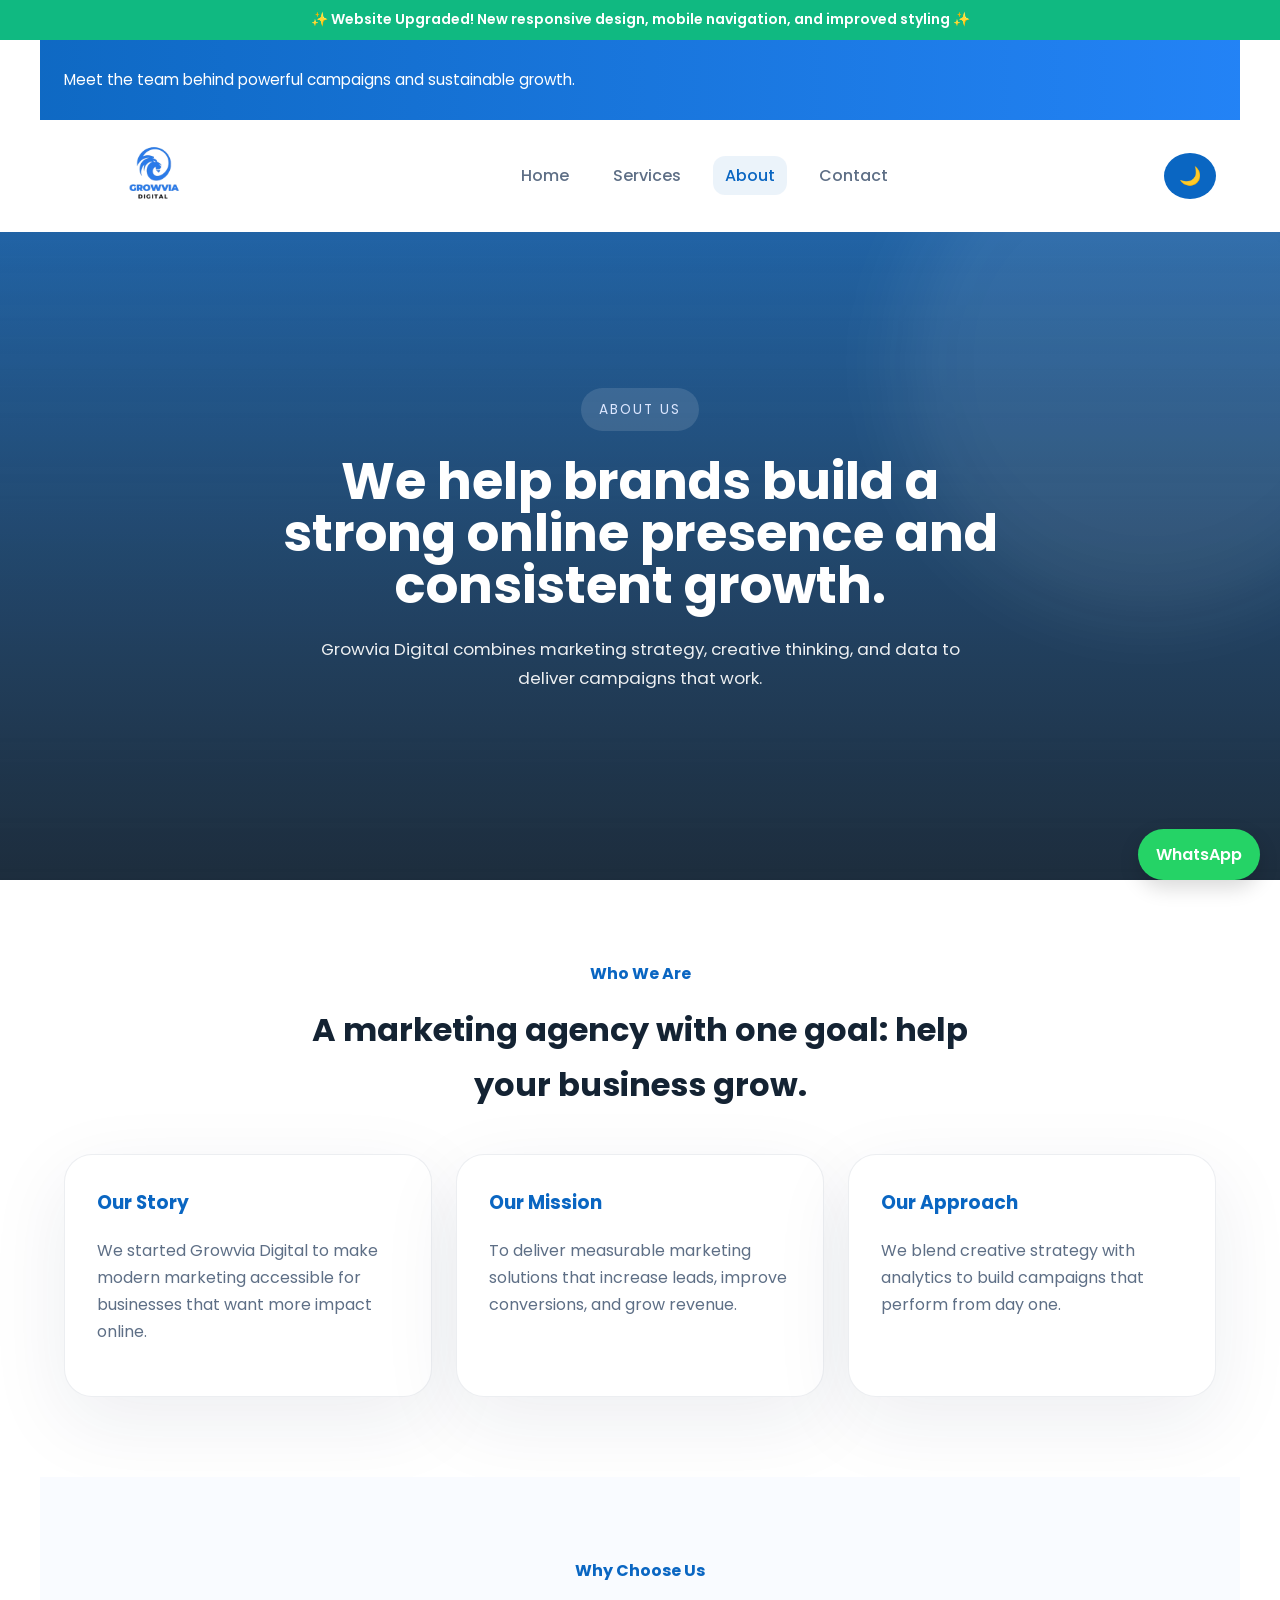
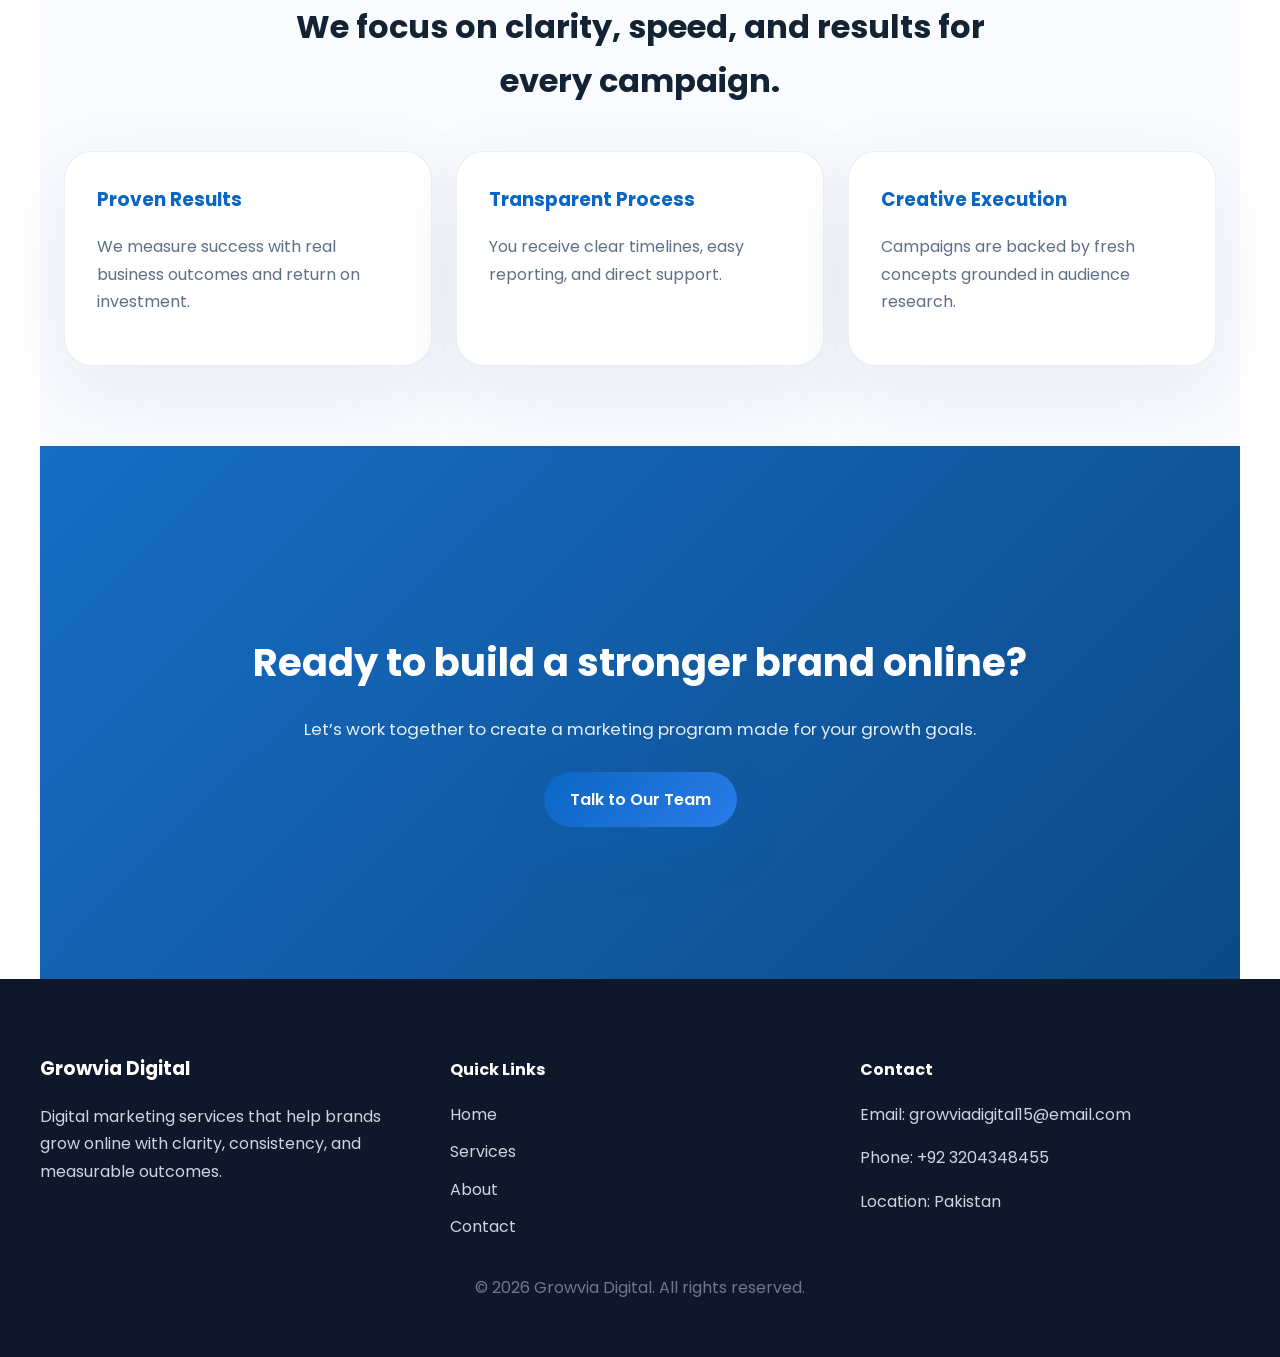
==== about.html @ 0eedc01f "fixed to all pages" ====
<!DOCTYPE html>
<html lang="en">
<head>
  <link rel="icon" type="image/png" href="favicon.png">
  <meta charset="UTF-8">
  <meta name="viewport" content="width=device-width, initial-scale=1.0">
  <meta name="description" content="Growvia Digital is a marketing agency focused on clarity, creative campaigns, and measurable growth for brands.">
  <meta name="theme-color" content="#0a66c2">
  <title>About | Growvia Digital</title>
  <link rel="preconnect" href="https://fonts.googleapis.com">
  <link rel="preconnect" href="https://fonts.gstatic.com" crossorigin>
  <link href="https://fonts.googleapis.com/css2?family=Poppins:wght@300;400;500;600;700&display=swap" rel="stylesheet">
  <link rel="stylesheet" href="style.css?v=2">
  <title>About Us | Growvia Digital</title>

<meta name="description" content="Learn more about Growvia Digital and our mission to help brands grow online through digital marketing.">
<meta name="viewport" content="width=device-width, initial-scale=1.0">

<meta name="theme-color" content="#0a66c2">
<meta name="theme-color" content="#0a66c2">
</head>
<body>
  <div class="scroll-progress"></div>
  <div class="loader-wrapper">
  <div class="loader"></div>
</div>
  <div style="background: #10b981; color: white; text-align: center; padding: 8px; font-size: 14px; font-weight: 600;">
    ✨ Website Upgraded! New responsive design, mobile navigation, and improved styling ✨
  </div>
    <div class="topbar">
      <p>Meet the team behind powerful campaigns and sustainable growth.</p>
    </div>
    <nav class="navbar" aria-label="Main navigation">
    <img src="growvai-logo.png" alt="Growvia Digital Logo" class="site-logo">
      <button class="menu-toggle" aria-label="Toggle navigation" aria-expanded="false">
        <span></span>
      </button>
      <ul class="nav-links" id="navLinks">
  <li class="dropdown">
    <a href="index.html">Home</a>
    <ul class="dropdown-menu">
      <li><a href="index.html#hero">Hero Section</a></li>
      <li><a href="index.html#services-preview">Services</a></li>
      <li><a href="index.html#cta">Call To Action</a></li>
    </ul>
  </li>

  <li class="dropdown">
    <a href="services.html">Services</a>
    <ul class="dropdown-menu">
      <li><a href="services.html#seo">SEO</a></li>
      <li><a href="services.html#meta-ads">Meta Ads</a></li>
      <li><a href="services.html#web-design">Web Design</a></li>
    </ul>
  </li>

  <li class="dropdown">
    <a href="about.html" class="active">About</a>
    <ul class="dropdown-menu">
      <li><a href="about.html#about-us">About Us</a></li>
      <li><a href="about.html#mission">Mission</a></li>
      <li><a href="about.html#team">Team</a></li>
    </ul>
  </li>

  <li class="dropdown">
    <a href="contact.html">Contact</a>
    <ul class="dropdown-menu">
      <li><a href="contact.html#contact-form">Form</a></li>
      <li><a href="contact.html#contact-info">Info</a></li>
      <li><a href="contact.html#map">Map</a></li>
    </ul>
  </li>
</ul>
<button class="theme-toggle" id="themeToggle">🌙</button>
    </nav>

  <main>
    <section class="hero hero-page">
      <div class="hero-content">
        <span class="hero-badge">About Us</span>
        <h1>We help brands build a strong online presence and consistent growth.</h1>
        <p>Growvia Digital combines marketing strategy, creative thinking, and data to deliver campaigns that work.</p>
      </div>
    </section>

    <section id="about-us" class="section reveal">
      <div class="section-header">
        <span class="section-label">Who We Are</span>
        <h2>A marketing agency with one goal: help your business grow.</h2>
      </div>
      <div class="about-grid">
        <div class="about-card">
          <h3>Our Story</h3>
          <p>We started Growvia Digital to make modern marketing accessible for businesses that want more impact online.</p>
        </div>
        <div class="about-card">
          <h3>Our Mission</h3>
          <p>To deliver measurable marketing solutions that increase leads, improve conversions, and grow revenue.</p>
        </div>
        <div class="about-card">
          <h3>Our Approach</h3>
          <p>We blend creative strategy with analytics to build campaigns that perform from day one.</p>
        </div>
      </div>
    </section>

    <section id="mission" class="section why-section reveal">
      <div class="section-header">
        <span class="section-label">Why Choose Us</span>
        <h2>We focus on clarity, speed, and results for every campaign.</h2>
      </div>
      <div class="benefit-grid">
        <div class="benefit-card">
          <h3>Proven Results</h3>
          <p>We measure success with real business outcomes and return on investment.</p>
        </div>
        <div class="benefit-card">
          <h3>Transparent Process</h3>
          <p>You receive clear timelines, easy reporting, and direct support.</p>
        </div>
        <div class="benefit-card">
          <h3>Creative Execution</h3>
          <p>Campaigns are backed by fresh concepts grounded in audience research.</p>
        </div>
      </div>
    </section>

    <section id="team" class="section cta-panel reveal">
      <div class="cta-content">
        <h2>Ready to build a stronger brand online?</h2>
        <p>Let’s work together to create a marketing program made for your growth goals.</p>
        <a href="contact.html" class="btn btn-primary">Talk to Our Team</a>
      </div>
    </section>
  </main>

  <footer class="site-footer">
    <div class="footer-grid">
      <div>
        <h3>Growvia Digital</h3>
        <p>Digital marketing services that help brands grow online with clarity, consistency, and measurable outcomes.</p>
      </div>
      <div>
        <h4>Quick Links</h4>
        <a href="index.html">Home</a>
        <a href="services.html">Services</a>
        <a href="about.html">About</a>
        <a href="contact.html">Contact</a>
      </div>
      <div>
        <h4>Contact</h4>
        <p>Email: growviadigital15@email.com</p>
        <p>Phone: +92 3204348455</p>
        <p>Location: Pakistan</p>
      </div>
    </div>
    <p class="footer-note">© 2026 Growvia Digital. All rights reserved.</p>
  </footer>
  <button id="backToTop" class="back-to-top" aria-label="Back to top">
  ↑
</button>
  <a href="https://wa.me/923204348455" class="whatsapp-float" target="_blank" aria-label="Chat on WhatsApp">
  WhatsApp
</a>
  <script src="script.js"></script>
</body>
</html>
---- style.css ----
:root {
  --background: #f3f5f8;
  --surface: #ffffff;
  --surface-strong: #f9fbff;
  --primary: #0a66c2;
  --primary-dark: #003e7e;
  --text: #142333;
  --muted: #5e6f86;
  --border: rgba(20, 40, 80, 0.08);
  --shadow: 0 24px 80px rgba(20, 40, 80, 0.08);
}

* {
  box-sizing: border-box;
}

html {
  scroll-behavior: smooth;
}

body {
  margin: 0;
  font-family: 'Poppins', sans-serif;
  font-weight: 400;
  color: var(--text);
  background: #ffffff;
  line-height: 1.7;
}

img,
iframe {
  max-width: 100%;
  display: block;
}

a {
  color: inherit;
  text-decoration: none;
}

button,
.btn {
  display: inline-flex;
  align-items: center;
  justify-content: center;
  padding: 14px 26px;
  border-radius: 999px;
  border: none;
  font-weight: 600;
  cursor: pointer;
  transition: transform 0.25s ease, box-shadow 0.25s ease, background-color 0.25s ease;
}

button:hover,
.btn:hover {
  transform: translateY(-2px);
}

.btn-primary {
  background: linear-gradient(135deg, #0a66c2, #2b7cea);
  color: white;
  box-shadow: 0 22px 48px rgba(10, 102, 194, 0.24);
}

.btn-secondary {
  background: linear-gradient(135deg, #0a66c2, #2b7cea);
  color: white;
  border: 1px solid rgba(10, 102, 194, 0.18);
}

.site-header {
  background: white;
  box-shadow: 0 10px 30px rgba(15, 23, 42, 0.08);
  position: sticky;
  top: 0;
  z-index: 20;
}

.topbar {
  background: linear-gradient(90deg, rgba(10, 102, 194, 0.98), rgba(23, 124, 245, 0.95));
  color: white;
}

.menu-toggle {
  display: none;
  border: 1px solid rgba(255, 255, 255, 0.18);
  background: rgba(255, 255, 255, 0.12);
  color: white;
  width: 46px;
  height: 46px;
  border-radius: 16px;
  align-items: center;
  justify-content: center;
  cursor: pointer;
}

.menu-toggle span {
  display: inline-block;
  width: 22px;
  height: 2px;
  background: var(--text);
  position: relative;
}

.menu-toggle span::before,
.menu-toggle span::after {
  content: '';
  position: absolute;
  left: 0;
  width: 22px;
  height: 2px;
  background: var(--text);
}

.menu-toggle span::before {
  top: -7px;
}

.menu-toggle span::after {
  top: 7px;
}

.nav-links {
  display: flex;
  flex-wrap: wrap;
  gap: 20px;
  list-style: none;
  margin: 0;
  padding: 0;
  transition: max-height 0.3s ease, opacity 0.3s ease;
}

.nav-links.open {
  display: flex;
  max-height: 600px;
  opacity: 1;
}

.topbar {
  max-width: 1200px;
  margin: 0 auto;
  padding: 12px 24px;
  font-size: 0.95rem;
}

.navbar {
  max-width: 1200px;
  margin: 0 auto;
  padding: 20px 24px;
  display: flex;
  align-items: center;
  justify-content: space-between;
  gap: 20px;
}

.brand {
  font-size: 1.4rem;
  font-weight: 700;
  letter-spacing: -0.03em;
  color: var(--text);
}

.nav-links {
  display: flex;
  flex-wrap: wrap;
  gap: 20px;
  list-style: none;
  margin: 0;
  padding: 0;
}

.nav-links a {
  color: var(--muted);
  font-weight: 500;
  padding: 8px 12px;
  border-radius: 12px;
}

.nav-links a.active,
.nav-links a:hover {
  color: var(--primary);
  background: rgba(10, 102, 194, 0.08);
}

.hero {
  position: relative;
  display: flex;
  align-items: center;
  justify-content: center;
  min-height: 72vh;
  padding: 100px 24px;
  text-align: center;
  color: white;
  background-image: linear-gradient(180deg, rgba(10, 102, 194, 0.88), rgba(0, 56, 112, 0.72)), url('https://images.unsplash.com/photo-1494526585095-c41746248156?auto=format&fit=crop&w=1400&q=80');
  background-size: cover;
  background-position: center;
  overflow: hidden;
}
.hero::after {
  content: '';
  position: absolute;
  width: 500px;
  height: 500px;
  background: rgba(255,255,255,0.08);
  border-radius: 50%;
  top: -120px;
  right: -120px;
  filter: blur(40px);
}

.hero::before {
  content: '';
  position: absolute;
  inset: 0;
  background: linear-gradient(180deg, rgba(0, 0, 0, 0.18), rgba(0, 0, 0, 0.6));
}

.hero-content {
  position: relative;
  z-index: 1;
  max-width: 760px;
}

.hero-badge {
  display: inline-block;
  margin-bottom: 24px;
  padding: 10px 18px;
  border-radius: 999px;
  background: rgba(255, 255, 255, 0.12);
  color: #dce7ff;
  text-transform: uppercase;
  font-size: 0.85rem;
  letter-spacing: 0.14em;
}

.hero h1 {
  font-size: clamp(2.6rem, 4vw, 4.2rem);
  line-height: 1.02;
  margin: 0 0 24px;
}

.hero p {
  font-size: 1.05rem;
  max-width: 680px;
  margin: 0 auto 32px;
  color: rgba(255, 255, 255, 0.92);
}

.hero-actions {
  display: flex;
  justify-content: center;
  flex-wrap: wrap;
  gap: 16px;
  margin-bottom: 42px;
}

.hero-stats {
  display: grid;
  grid-template-columns: repeat(3, minmax(120px, 1fr));
  gap: 20px;
  margin-top: 16px;
}

.hero-stats div {
  background: rgba(255, 255, 255, 0.12);
  padding: 22px;
  border-radius: 18px;
}

.hero-stats strong {
  display: block;
  font-size: 1.6rem;
  margin-bottom: 6px;
}

.hero-stats span {
  color: rgba(255, 255, 255, 0.82);
}

.section {
  padding: 80px 24px;
  max-width: 1200px;
  margin: 0 auto;
}

.section-header {
  max-width: 720px;
  margin: 0 auto 42px;
  text-align: center;
}

.section-label {
  display: block;
  color: var(--primary);
  font-weight: 700;
  margin-bottom: 16px;
}

.section-header h2 {
  font-size: clamp(2rem, 2.5vw, 2.8rem);
  margin: 0;
}

.services-grid,
.benefit-grid,
.testimonial-grid,
.about-grid,
.contact-grid {
  display: grid;
  gap: 24px;
}

.services-grid {
  grid-template-columns: repeat(auto-fit, minmax(260px, 1fr));
}

.benefit-grid {
  grid-template-columns: repeat(auto-fit, minmax(250px, 1fr));
}

.about-grid {
  grid-template-columns: repeat(auto-fit, minmax(240px, 1fr));
}

.contact-grid {
  grid-template-columns: 1.3fr 1fr;
}

.contact-form-card form {
  display: grid;
  gap: 18px;
}

.contact-form-card label {
  display: grid;
  gap: 10px;
  font-weight: 500;
  color: var(--text);
}

.contact-form-card input,
.contact-form-card textarea {
  width: 100%;
  border: 1px solid var(--border);
  background: var(--surface-strong);
  color: var(--text);
  border-radius: 18px;
  padding: 16px 18px;
  font: inherit;
}

.contact-form-card input:focus,
.contact-form-card textarea:focus,
.btn:focus {
  outline: 3px solid rgba(10, 102, 194, 0.18);
  outline-offset: 2px;
}

.map-card {
  border-radius: 28px;
  overflow: hidden;
  box-shadow: var(--shadow);
}

.map-frame {
  width: 100%;
  min-height: 260px;
  border: 0;
}

.footer-note {
  margin-top: 42px;
  opacity: 0.7;
}

.testimonial-grid {
  grid-template-columns: repeat(auto-fit, minmax(260px, 1fr));
}

.service-card,
.benefit-card,
.about-card,
.contact-card,
.testimonial-card {
  background: var(--surface);
  border: 1px solid var(--border);
  border-radius: 28px;
  padding: 32px;
  box-shadow: var(--shadow);
  transition: transform 0.3s ease, box-shadow 0.3s ease, border-color 0.3s ease;
}

.service-card:hover,
.benefit-card:hover,
.about-card:hover,
.contact-card:hover,
.testimonial-card:hover {
  transform: translateY(-8px);
  box-shadow: 0 30px 80px rgba(20, 40, 80, 0.12);
  border-color: rgba(10, 102, 194, 0.18);
}

.service-card h3,
.benefit-card h3,
.about-card h3,
.contact-card h3,
.testimonial-card h3 {
  margin-top: 0;
  margin-bottom: 18px;
  color: var(--primary);
}

.service-card p,
.benefit-card p,
.about-card p,
.contact-card p,
.testimonial-card p {
  color: var(--muted);
  margin: 0 0 18px;
}

.service-card ul,
.about-card ul {
  padding-left: 18px;
  margin: 0;
  color: var(--muted);
}

.service-card li,
.about-card li {
  margin-bottom: 10px;
}

.why-section {
  background: var(--surface-strong);
}

.testimonial-card {
  display: flex;
  flex-direction: column;
  justify-content: space-between;
}

.testimonial-card footer {
  margin-top: 24px;
  font-size: 0.95rem;
  color: var(--primary);
}

@keyframes fadeUp {
  from {
    opacity: 0;
    transform: translateY(24px);
  }
  to {
    opacity: 1;
    transform: translateY(0);
  }
}



.team-grid {
  display: grid;
  gap: 24px;
  grid-template-columns: repeat(auto-fit, minmax(240px, 1fr));
}

.team-card {
  text-align: center;
}

.team-photo {
  width: 92px;
  height: 92px;
  margin: 0 auto 20px;
  border-radius: 24px;
  background-size: cover;
  background-position: center;
  box-shadow: 0 20px 40px rgba(10, 102, 194, 0.12);
}

.team-photo-1 {
  background-image: url('image.team1.jpg.jpg');
}

.team-photo-2 {
  background-image: url('image.team2.jpg.jpg');
}

.team-photo-3 {
  background-image: url('image.team3.jpg.jpg');
}

.team-card h3 {
  margin-bottom: 10px;
}

.team-card p {
  margin: 0;
  color: var(--muted);
}

.hero {
  will-change: opacity, transform;
}

.navbar {
  flex-wrap: wrap;
}

.nav-links {
  justify-content: flex-end;
}

@media (max-width: 980px) {
  .hero {
    padding: 72px 20px;
  }

  .hero-stats {
    grid-template-columns: 1fr;
  }

  .nav-links {
    justify-content: center;
  }
}

@media (max-width: 820px) {
  .navbar {
    flex-direction: row;
    align-items: center;
    justify-content: space-between;
  }

  .menu-toggle {
    display: inline-flex;
  }

  .nav-links {
    width: 100%;
    justify-content: center;
    gap: 14px;
    display: none;
    max-height: 0;
    overflow: hidden;
    opacity: 0;
    flex-direction: column;
    align-items: stretch;
    background: white;
    padding: 14px 0;
    border-radius: 24px;
    margin-top: 16px;
    box-shadow: 0 20px 60px rgba(15, 23, 42, 0.08);
  }

  .nav-links.open {
    display: flex;
    opacity: 1;
    max-height: 480px;
  }

  .nav-links a {
    width: 100%;
    padding: 12px 18px;
    text-align: center;
  }

  .hero h1 {
    font-size: 2.45rem;
  }

  .hero p {
    font-size: 1rem;
  }

  .hero-actions {
    gap: 14px;
  }

  .section {
    padding: 60px 20px;
  }

  .contact-grid {
    grid-template-columns: 1fr;
  }
}

@media (max-width: 640px) {
  .hero {
    min-height: 60vh;
    padding: 48px 18px;
  }

  .hero-actions {
    flex-direction: column;
  }

  .hero h1 {
    font-size: 2.2rem;
  }

  .section-header h2 {
    font-size: 1.9rem;
  }

  .team-grid {
    gap: 22px;
  }

  .team-photo {
  width: 110px;
  height: 110px;
  border-radius: 50%;
  border: 4px solid rgba(255,255,255,0.12);
}
}

.cta-panel {
  background: linear-gradient(135deg, rgba(10, 102, 194, 0.95), rgba(0, 64, 128, 0.95));
  color: white;
}

.cta-panel .cta-content {
  text-align: center;
  padding: 72px 24px;
  max-width: 860px;
  margin: 0 auto;
}

.cta-panel h2 {
  font-size: clamp(2rem, 3vw, 3rem);
  margin-bottom: 20px;
}

.cta-panel p {
  color: rgba(255, 255, 255, 0.9);
  margin-bottom: 28px;
  font-size: 1.05rem;
}

.contact-section .contact-card {
  background: var(--surface);
}

.contact-form-card form {
  display: grid;
  gap: 18px;
}

.contact-form-card label {
  display: grid;
  gap: 10px;
  font-weight: 500;
  color: var(--text);
}

.contact-form-card input,
.contact-form-card textarea {
  width: 100%;
  padding: 16px 18px;
  border-radius: 16px;
  border: 1px solid var(--border);
  background: #f8fbff;
  color: var(--text);
}

.contact-form-card textarea {
  resize: vertical;
}

.map-card {
  border-radius: 24px;
  overflow: hidden;
  box-shadow: var(--shadow);
  border: 1px solid var(--border);
  background: white;
}

.map-frame {
  width: 100%;
  min-height: 320px;
  border: 0;
}

.map-card a {
  display: block;
  padding: 16px;
  background: #f8fbff;
  color: var(--primary);
  font-weight: 600;
}

.site-footer {
  background: #0f172a;
  color: #cbd5e1;
  padding: 56px 24px;
}

.footer-grid {
  display: grid;
  gap: 30px;
  grid-template-columns: repeat(auto-fit, minmax(220px, 1fr));
  max-width: 1200px;
  margin: 0 auto 24px;
}

.site-footer h3,
.site-footer h4 {
  color: white;
  margin-bottom: 18px;
}

.site-footer a {
  display: block;
  margin-bottom: 10px;
  color: #cbd5e1;
}

.footer-note {
  text-align: center;
  color: #94a3b8;
  margin: 0;
}

@media (max-width: 980px) {
  .hero {
    padding: 72px 20px;
  }

  .hero-stats {
    grid-template-columns: 1fr;
  }

  .nav-links {
    justify-content: center;
  }
}

@media (max-width: 820px) {
  .navbar {
    flex-direction: column;
    align-items: flex-start;
  }

  .hero h1 {
    font-size: 2.6rem;
  }

  .section {
    padding: 60px 20px;
  }

  .contact-grid {
    grid-template-columns: 1fr;
  }
}

@media (max-width: 640px) {
  .hero {
    min-height: 60vh;
    padding: 48px 18px;
  }

  .hero-actions {
    flex-direction: column;
  }

  .hero h1 {
    font-size: 2.4rem;
  }

  .section-header h2 {
    font-size: 2rem;
  }
}
.dropdown {
  position: relative;
}

.dropdown-menu {
  position: absolute;
  top: calc(100% + 8px);
  left: 0;
  min-width: 220px;
  background: #ffffff;
  border-radius: 12px;
  padding: 8px 0;
  list-style: none;
  box-shadow: 0 18px 45px rgba(0, 0, 0, 0.12);
  border: 1px solid rgba(10, 102, 194, 0.08);
  opacity: 0;
  visibility: hidden;
  transform: translateY(8px);
  transition: all 0.25s ease;
  z-index: 999;
}

.dropdown-menu li {
  width: 100%;
}

.dropdown-menu li a {
  display: block;
  padding: 10px 18px;
  color: #1f2937;
  text-decoration: none;
  font-size: 14px;
  transition: all 0.25s ease;
}

.dropdown-menu li a:hover {
  background: rgba(10, 102, 194, 0.08);
  color: #0a66c2;
  padding-left: 24px;
}

.dropdown:hover .dropdown-menu {
  opacity: 1;
  visibility: visible;
  transform: translateY(0);
}
.navbar.scrolled {
  box-shadow: 0 8px 24px rgba(0, 0, 0, 0.08);
}
.navbar.scrolled {
  box-shadow: 0 8px 24px rgba(0, 0, 0, 0.08);
}
/* HERO ANIMATION */

.hero-content {
  animation: fadeUp 1s ease;
}

@keyframes fadeUp {
  from {
    opacity: 0;
    transform: translateY(40px);
  }

  to {
    opacity: 1;
    transform: translateY(0);
  }
}

/* SERVICE CARD HOVER */

.service-card,
.team-card,
.benefit-card,
.testimonial-card {
  transition: all 0.3s ease;
}

.service-card:hover,
.team-card:hover,
.benefit-card:hover,
.testimonial-card:hover {
  transform: translateY(-10px);
  box-shadow: 0 12px 30px rgba(0,0,0,0.15);
}

/* BUTTON ANIMATION */

.btn {
  transition: all 0.3s ease;
}

.btn:hover {
    transform: translateY(-4px) scale(1.03);
}

/* NAVBAR SCROLL EFFECT */

.navbar.scrolled {
  background: rgba(10, 102, 194, 0.95);
  backdrop-filter: blur(10px);
  box-shadow: 0 4px 20px rgba(0,0,0,0.1);
}
.whatsapp-float {
  position: fixed;
  right: 20px;
  bottom: 20px;
  background: #25d366;
  color: #fff;
  text-decoration: none;
  padding: 12px 18px;
  border-radius: 999px;
  font-weight: 600;
  box-shadow: 0 8px 20px rgba(0,0,0,0.15);
  z-index: 999;
  transition: transform 0.25s ease, box-shadow 0.25s ease;
}

.whatsapp-float:hover {
  transform: translateY(-3px);
  box-shadow: 0 12px 24px rgba(0,0,0,0.2);
}
.faq-list {
  max-width: 800px;
  margin: 0 auto;
}

.faq-item {
  border: 1px solid #e5e7eb;
  border-radius: 12px;
  margin-bottom: 14px;
  overflow: hidden;
  background: #fff;
}

.faq-question {
  width: 100%;
  background: none;
  border: none;
  padding: 18px 20px;
  text-align: left;
  font-size: 16px;
  font-weight: 600;
  cursor: pointer;
}

.faq-answer {
  max-height: 0;
  overflow: hidden;
  transition: max-height 0.3s ease;
}

.faq-answer p {
  padding: 0 20px 18px;
  margin: 0;
}

.faq-item.active .faq-answer {
  max-height: 200px;
}
.reveal {
  opacity: 0;
  transform: translateY(35px);
  transition: opacity 0.7s ease, transform 0.7s ease;
}

.reveal.active {
  opacity: 1;
  transform: translateY(0);
}
.navbar {
  position: sticky;
  top: 0;
  z-index: 1000;
  transition: all 0.3s ease;
}

.navbar.scrolled {
  box-shadow: 0 8px 24px rgba(0, 0, 0, 0.08);
  backdrop-filter: blur(8px);
}
.back-to-top {
  position: fixed;
  right: 20px;
  bottom: 20px;
  width: 44px;
  height: 44px;
  border: none;
  border-radius: 50%;
  cursor: pointer;
  font-size: 20px;
  opacity: 0;
  visibility: hidden;
  transition: all 0.3s ease;
  z-index: 999;
}

.back-to-top.show {
  opacity: 1;
  visibility: visible;
}
.trust-strip {
  padding: 18px 24px;
  background: rgba(255, 255, 255, 0.9);
  border-bottom: 1px solid rgba(10, 102, 194, 0.08);
}

.trust-container {
  max-width: 1100px;
  margin: 0 auto;
  display: flex;
  flex-wrap: wrap;
  justify-content: center;
  gap: 28px;
  font-size: 14px;
  font-weight: 600;
  color: var(--muted);
}

.trust-container span {
  position: relative;
  padding-left: 16px;
}

.trust-container span::before {
  content: '';
  width: 7px;
  height: 7px;
  border-radius: 50%;
  background: var(--primary);
  position: absolute;
  left: 0;
  top: 8px;
}
.form-error {
  display: block;
  margin-top: 6px;
  font-size: 13px;
  color: #dc2626;
  font-weight: 500;
}
.portfolio-grid {
  display: grid;
  gap: 24px;
  grid-template-columns: repeat(auto-fit, minmax(280px, 1fr));
}

.portfolio-card {
  background: #ffffff;
  border: 1px solid rgba(20, 40, 80, 0.08);
  border-radius: 24px;
  padding: 28px;
  box-shadow: 0 20px 60px rgba(20, 40, 80, 0.08);
  transition: transform 0.3s ease, box-shadow 0.3s ease;
}

.portfolio-card:hover {
  transform: translateY(-8px);
  box-shadow: 0 28px 70px rgba(20, 40, 80, 0.12);
}

.portfolio-tag {
  display: inline-block;
  margin-bottom: 14px;
  padding: 7px 12px;
  border-radius: 999px;
  background: rgba(10, 102, 194, 0.08);
  color: #0a66c2;
  font-size: 13px;
  font-weight: 600;
}

.portfolio-card h3 {
  margin-top: 0;
  margin-bottom: 12px;
}

.portfolio-card p {
  color: var(--muted);
  margin-bottom: 22px;
}

.portfolio-results {
  display: grid;
  grid-template-columns: repeat(2, 1fr);
  gap: 14px;
}

.portfolio-results div {
  background: #f8fbff;
  padding: 14px;
  border-radius: 16px;
}

.portfolio-results strong {
  display: block;
  font-size: 1.1rem;
  margin-bottom: 4px;
  color: var(--primary);
}

.portfolio-results span {
  font-size: 13px;
  color: var(--muted);
}
.sticky-call-btn {
  position: fixed;
  left: 20px;
  bottom: 20px;
  background: linear-gradient(135deg, #0a66c2, #2b7cea);
  color: #fff;
  padding: 13px 18px;
  border-radius: 999px;
  font-weight: 600;
  box-shadow: 0 10px 28px rgba(10, 102, 194, 0.28);
  z-index: 999;
  transition: transform 0.25s ease, box-shadow 0.25s ease;
}

.sticky-call-btn:hover {
  transform: translateY(-3px);
  box-shadow: 0 14px 34px rgba(10, 102, 194, 0.34);
}

@media (max-width: 640px) {
  .sticky-call-btn {
    left: 14px;
    bottom: 78px;
    padding: 11px 15px;
    font-size: 14px;
  }
}
.testimonial-slider {
  position: relative;
  max-width: 760px;
  margin: 0 auto;
  min-height: 220px;
}

.testimonial-slider .testimonial-card {
  position: absolute;
  inset: 0;
  opacity: 0;
  transform: translateY(12px);
  transition: opacity 0.6s ease, transform 0.6s ease;
  pointer-events: none;
}

.testimonial-slider .testimonial-card.active {
  opacity: 1;
  transform: translateY(0);
  pointer-events: auto;
}
.logo-carousel {
  overflow: hidden;
  width: 100%;
  position: relative;
}

.logo-track {
  display: flex;
  width: max-content;
  gap: 40px;
  animation: logoSlide 18s linear infinite;
}

.logo-track img {
  width: 130px;
  height: 56px;
  object-fit: contain;
  background: #ffffff;
  padding: 12px 18px;
  border-radius: 16px;
  border: 1px solid rgba(20, 40, 80, 0.08);
  box-shadow: 0 12px 30px rgba(20, 40, 80, 0.06);
}

@keyframes logoSlide {
  from {
    transform: translateX(0);
  }

  to {
    transform: translateX(-50%);
  }
}
.pricing-grid {
  display: grid;
  gap: 24px;
  grid-template-columns: repeat(auto-fit, minmax(260px, 1fr));
}

.pricing-card {
  background: #fff;
  border: 1px solid rgba(20, 40, 80, 0.08);
  border-radius: 24px;
  padding: 30px;
  box-shadow: 0 18px 50px rgba(20, 40, 80, 0.08);
  transition: transform 0.3s ease, box-shadow 0.3s ease;
}

.pricing-card:hover {
  transform: translateY(-8px);
  transform: translateY(-4px) scale(1.03);
  box-shadow: 0 20px 45px rgba(0,0,0,0.12);
}

.pricing-card.featured {
  border: 2px solid var(--primary);
}

.pricing-price {
  font-size: 2rem;
  font-weight: 700;
  color: var(--primary);
  margin: 12px 0;
}

.pricing-card ul {
  padding-left: 18px;
  margin: 18px 0 24px;
  color: var(--muted);
}

.pricing-card li {
  margin-bottom: 10px;
}
/* DARK MODE */

.theme-toggle {
  border: none;
  background: #0a66c2;
  color: white;
  width: 46px;
  height: 46px;
  border-radius: 50%;
  cursor: pointer;
  font-size: 18px;
  transition: all 0.3s ease;
}

.theme-toggle:hover {
  transform: scale(1.08);
}

/* BODY DARK */

body.dark-mode {
  background: #0f172a;
  color: #f1f5f9;
}

/* CARDS */

body.dark-mode .service-card,
body.dark-mode .benefit-card,
body.dark-mode .team-card,
body.dark-mode .testimonial-card,
body.dark-mode .about-card,
body.dark-mode .faq-item,
body.dark-mode .pricing-card,
body.dark-mode .logo-item {
  background: #1e293b;
  color: #f1f5f9;
  border-color: rgba(255,255,255,0.08);
}

/* TEXT */

body.dark-mode p,
body.dark-mode span,
body.dark-mode li {
  color: #cbd5e1;
}

/* NAVBAR */

body.dark-mode .navbar {
  background: rgba(15, 23, 42, 0.95);
}

/* DROPDOWN */

body.dark-mode .dropdown-menu {
  background: #1e293b;
}

body.dark-mode .dropdown-menu li a {
  color: #f1f5f9;
}

/* FOOTER */

body.dark-mode .site-footer {
  background: #020617;
}
/* BLOG SECTION */

.blog-grid {
  display: grid;
  grid-template-columns: repeat(auto-fit, minmax(320px, 1fr));
  gap: 24px;
}

.blog-card {
  background: #fff;
  border-radius: 24px;
  overflow: hidden;
  box-shadow: 0 12px 30px rgba(0,0,0,0.08);
  transition: all 0.3s ease;
}

.blog-card:hover {
  transform: translateY(-10px);
  box-shadow: 0 18px 40px rgba(0,0,0,0.14);
}

.blog-image img {
  width: 100%;
  height: 220px;
  object-fit: cover;
}

.blog-content {
  padding: 24px;
}

.blog-tag {
  display: inline-block;
  background: rgba(10,102,194,0.1);
  color: #0a66c2;
  padding: 6px 14px;
  border-radius: 999px;
  font-size: 13px;
  font-weight: 600;
  margin-bottom: 16px;
}

.blog-content h3 {
  margin: 0 0 14px;
  font-size: 22px;
}

.blog-content p {
  color: #64748b;
  margin-bottom: 20px;
}

.blog-btn {
  display: inline-block;
  color: #0a66c2;
  font-weight: 600;
  transition: all 0.3s ease;
}

.blog-btn:hover {
  transform: translateX(4px);
}
.booking-card {
  max-width: 650px;
  margin: 0 auto;
  background: #fff;
  padding: 36px;
  border-radius: 24px;
  box-shadow: 0 12px 40px rgba(0,0,0,0.08);
}

.booking-form {
  display: grid;
  gap: 18px;
}

.booking-form input {
  width: 100%;
  padding: 16px 18px;
  border-radius: 14px;
  border: 1px solid #dbe4f0;
  font-size: 15px;
  font-family: inherit;
}

.booking-form input:focus {
  outline: none;
  border-color: #0a66c2;
  box-shadow: 0 0 0 4px rgba(10,102,194,0.12);
}

/* =========================
   DARK MODE FULL FIX
========================= */

body.dark-mode {
  --background: #0f172a;
  --surface: #1e293b;
  --surface-strong: #162033;
  --text: #f1f5f9;
  --muted: #cbd5e1;
  --border: rgba(255,255,255,0.08);

  background: #0f172a;
  color: #f1f5f9;
}

/* GENERAL TEXT */

body.dark-mode h1,
body.dark-mode h2,
body.dark-mode h3,
body.dark-mode h4,
body.dark-mode h5,
body.dark-mode h6,
body.dark-mode p,
body.dark-mode span,
body.dark-mode li,
body.dark-mode label,
body.dark-mode a {
  color: #f1f5f9;
}

/* MUTED TEXT */

body.dark-mode .section-label,
body.dark-mode .hero p,
body.dark-mode .service-card p,
body.dark-mode .benefit-card p,
body.dark-mode .about-card p,
body.dark-mode .testimonial-card p,
body.dark-mode .blog-content p,
body.dark-mode .pricing-card li,
body.dark-mode .footer-note {
  color: #cbd5e1;
}

/* NAVBAR */

body.dark-mode .site-header,
body.dark-mode .navbar,
body.dark-mode .nav-links {
  background: #0f172a;
}

body.dark-mode .nav-links a {
  color: #f1f5f9;
}

body.dark-mode .nav-links a:hover,
body.dark-mode .nav-links a.active {
  background: rgba(255,255,255,0.08);
  color: #60a5fa;
}

/* DROPDOWN */

body.dark-mode .dropdown-menu {
  background: #1e293b;
}

body.dark-mode .dropdown-menu li a {
  color: #f1f5f9;
}

/* CARDS */

body.dark-mode .service-card,
body.dark-mode .benefit-card,
body.dark-mode .team-card,
body.dark-mode .testimonial-card,
body.dark-mode .about-card,
body.dark-mode .faq-item,
body.dark-mode .pricing-card,
body.dark-mode .portfolio-card,
body.dark-mode .blog-card,
body.dark-mode .booking-card,
body.dark-mode .contact-card,
body.dark-mode .contact-form-card {
  background: #1e293b;
  color: #f1f5f9;
  border-color: rgba(255,255,255,0.08);
}

/* INPUTS */

body.dark-mode input,
body.dark-mode textarea {
  background: #0f172a;
  color: #f1f5f9;
  border: 1px solid rgba(255,255,255,0.08);
}

body.dark-mode input::placeholder,
body.dark-mode textarea::placeholder {
  color: #94a3b8;
}

/* FAQ */

body.dark-mode .faq-question {
  color: #f1f5f9;
}

/* BLOG */

body.dark-mode .blog-tag {
  background: rgba(96,165,250,0.12);
  color: #60a5fa;
}

/* FOOTER */

body.dark-mode .site-footer {
  background: #020617;
}

body.dark-mode .site-footer a {
  color: #cbd5e1;
}

/* MAP */

body.dark-mode .map-card {
  background: #1e293b;
}

/* TRUST STRIP */

body.dark-mode .trust-strip {
  background: #162033;
}

/* LOGO IMAGES */

body.dark-mode .logo-track img {
  background: #1e293b;
  border-color: rgba(255,255,255,0.08);
}
/* PREMIUM PAGE LOADER */

.loader-wrapper {
  position: fixed;
  inset: 0;
  background: #ffffff;
  display: flex;
  align-items: center;
  justify-content: center;
  z-index: 99999;
  transition: opacity 0.5s ease, visibility 0.5s ease;
}

.loader-wrapper.hidden {
  opacity: 0;
  visibility: hidden;
}

.loader {
  width: 54px;
  height: 54px;
  border: 4px solid rgba(10, 102, 194, 0.15);
  border-top-color: #0a66c2;
  border-radius: 50%;
  animation: spin 0.8s linear infinite;
}

@keyframes spin {
  to {
    transform: rotate(360deg);
  }
}

/* DARK MODE SUPPORT */

body.dark-mode .loader-wrapper {
  background: #0f172a;
}
.site-logo{
  width: 180px;
  height: auto;
  display: block;
}
@media (max-width: 640px) {

  .section {
    padding: 55px 18px;
  }

  .hero {
    padding: 70px 18px 50px;
  }

  h1 {
    line-height: 1.2;
  }

  h2 {
    line-height: 1.3;
  }

  .hero-actions .btn { 
    width: 100%;
  }

  .service-card,
  .pricing-card,
  .testimonial-card,
  .portfolio-card,
  .blog-card {
    padding: 22px;
    border-radius: 20px;
  }

  .navbar {
    padding: 14px 16px;
  }

  .site-logo {
    width: 140px;
  }

}
.scroll-progress {
  position: fixed;
  top: 0;
  left: 0;
  height: 4px;
  width: 0%;
  background: linear-gradient(90deg,#0a66c2,#2b7cea);
  z-index: 99999;
}.scroll-progress {
  position: fixed;
  top: 0;
  left: 0;
  height: 4px;
  width: 0%;
  background: linear-gradient(90deg,#0a66c2,#2b7cea);
  z-index: 99999;
}
/* new update */
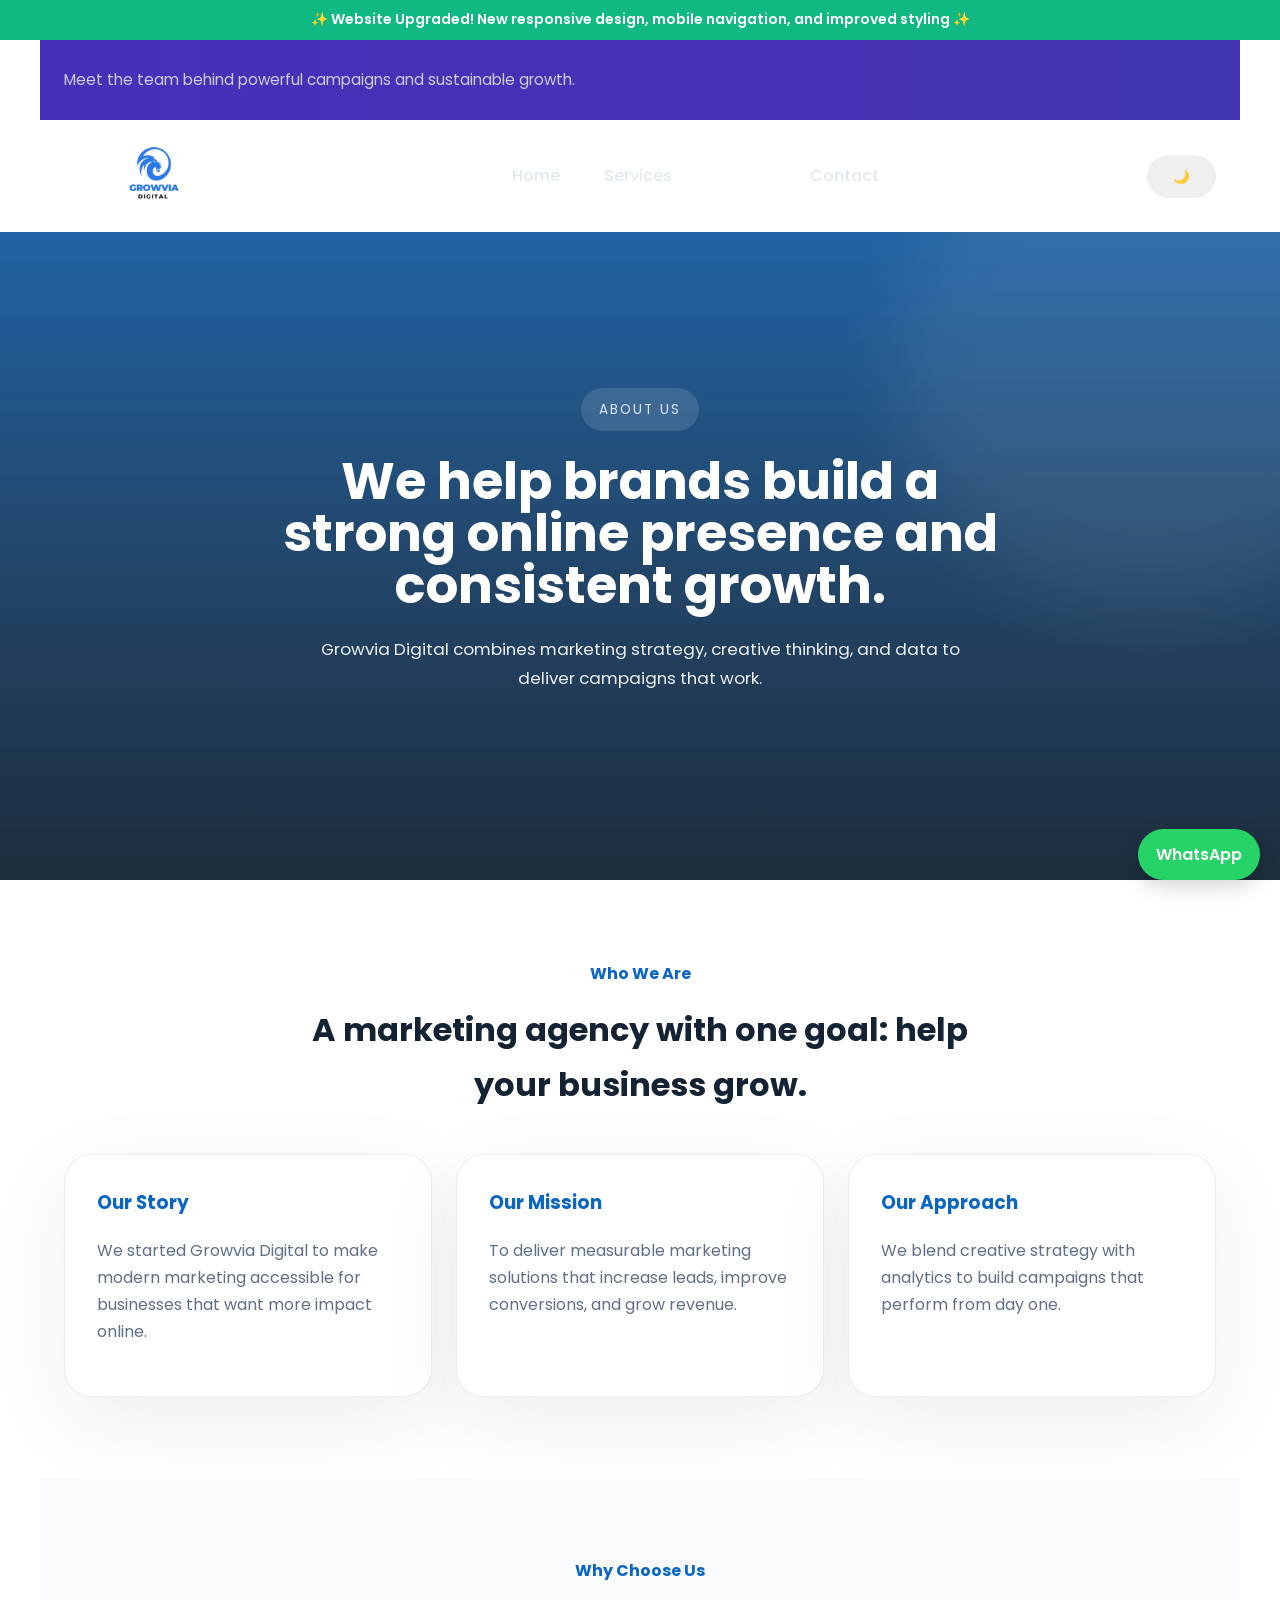
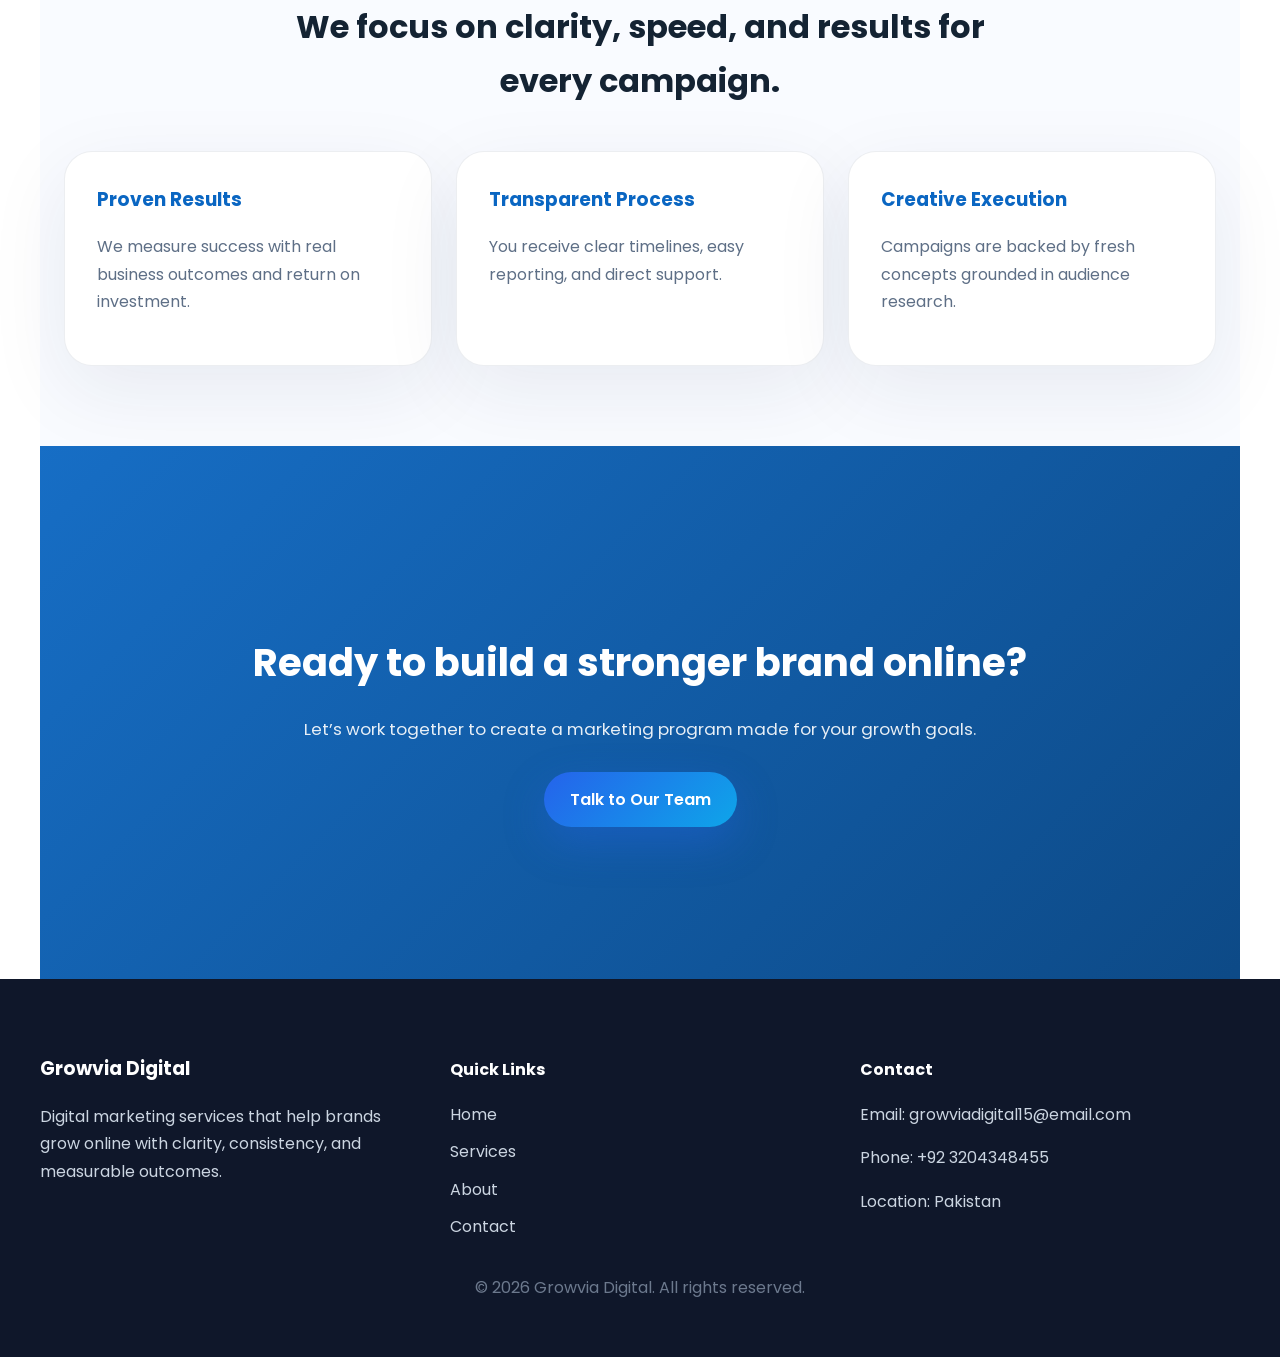
==== commit b14ba2f6: "fixed to pages" ====
--- a/about.html
+++ b/about.html
@@ -23,6 +23,7 @@
   <div class="scroll-progress"></div>
   <div class="loader-wrapper">
   <div class="loader"></div>
+   <div id="userData"></div>
 </div>
   <div style="background: #10b981; color: white; text-align: center; padding: 8px; font-size: 14px; font-weight: 600;">
     ✨ Website Upgraded! New responsive design, mobile navigation, and improved styling ✨
--- a/style.css
+++ b/style.css
@@ -57,9 +57,9 @@
 }
 
 .btn-primary {
-  background: linear-gradient(135deg, #0a66c2, #2b7cea);
+  background: linear-gradient(135deg, #2563eb, #0ea5e9);
   color: white;
-  box-shadow: 0 22px 48px rgba(10, 102, 194, 0.24);
+  box-shadow: 0 16px 40px rgba(37, 99, 235, 0.35);
 }
 
 .btn-secondary {
@@ -77,8 +77,8 @@
 }
 
 .topbar {
-  background: linear-gradient(90deg, rgba(10, 102, 194, 0.98), rgba(23, 124, 245, 0.95));
-  color: white;
+  background: linear-gradient(90deg, rgba(68, 42, 184, 0.98), rgba(56, 43, 173, 0.95));
+  color: rgb(207, 204, 221);
 }
 
 .menu-toggle {
@@ -170,18 +170,19 @@
 }
 
 .nav-links a {
-  color: var(--muted);
+  color: #e2e8f0;
   font-weight: 500;
   padding: 8px 12px;
   border-radius: 12px;
-}
-
-.nav-links a.active,
-.nav-links a:hover {
-  color: var(--primary);
-  background: rgba(10, 102, 194, 0.08);
-}
-
+  transition: all 0.3s ease;
+}
+
+.nav-links a:hover,
+.nav-links a.active {
+  background: rgba(255,255,255,0.16);
+  color: #ffffff;
+  backdrop-filter: blur(8px);
+}
 .hero {
   position: relative;
   display: flex;
@@ -195,6 +196,7 @@
   background-size: cover;
   background-position: center;
   overflow: hidden;
+  background-attachment: fixed;
 }
 .hero::after {
   content: '';
@@ -457,7 +459,6 @@
     transform: translateY(0);
   }
 }
-
 
 
 .team-grid {
@@ -825,6 +826,7 @@
 .navbar.scrolled {
   box-shadow: 0 8px 24px rgba(0, 0, 0, 0.08);
 }
+
 .navbar.scrolled {
   box-shadow: 0 8px 24px rgba(0, 0, 0, 0.08);
 }
@@ -874,12 +876,13 @@
 }
 
 /* NAVBAR SCROLL EFFECT */
-
 .navbar.scrolled {
-  background: rgba(10, 102, 194, 0.95);
-  backdrop-filter: blur(10px);
-  box-shadow: 0 4px 20px rgba(0,0,0,0.1);
-}
+  background: rgba(15, 23, 42, 0.92);
+  backdrop-filter: blur(14px);
+  box-shadow: 0 10px 30px rgba(0,0,0,0.18);
+  border-bottom: 1px solid rgba(255,255,255,0.06);
+}
+
 .whatsapp-float {
   position: fixed;
   right: 20px;
@@ -952,6 +955,12 @@
   top: 0;
   z-index: 1000;
   transition: all 0.3s ease;
+}
+.navbar.scrolled .brand {
+  color: #ffffff;
+}
+.navbar.scrolled .nav-links a {
+  color: #ffffff;
 }
 
 .navbar.scrolled {
@@ -1206,10 +1215,10 @@
 }
 /* DARK MODE */
 
-.theme-toggle {
+.navbar.scrolled .theme-toggle {
   border: none;
-  background: #0a66c2;
-  color: white;
+  background: #ffffff;
+  color: #0a66c2;
   width: 46px;
   height: 46px;
   border-radius: 50%;
@@ -1563,6 +1572,7 @@
 
   .hero {
     padding: 70px 18px 50px;
+    
   }
 
   h1 {
@@ -1591,7 +1601,7 @@
   }
 
   .site-logo {
-    width: 140px;
+    width: 120px;
   }
 
 }
@@ -1612,4 +1622,129 @@
   background: linear-gradient(90deg,#0a66c2,#2b7cea);
   z-index: 99999;
 }
-/* new update */+/* API USER CARD */
+
+.api-user-card {
+  display: grid;
+  grid-template-columns: repeat(auto-fit,minmax(320px,1fr));
+  gap: 24px;
+}
+
+.user-card {
+  width: 100%;
+  max-width: 500px;
+  background: rgba(255,255,255,0.08);
+  backdrop-filter: blur(14px);
+  border: 1px solid rgba(255,255,255,0.08);
+  border-radius: 28px;
+  padding: 40px;
+  box-shadow: 0 20px 60px rgba(0,0,0,0.18);
+  transition: all 0.35s ease;
+}
+
+.user-card:hover {
+  transform: translateY(-8px);
+  box-shadow: 0 28px 70px rgba(0,0,0,0.22);
+}
+
+.user-card h2 {
+  margin-top: 0;
+  margin-bottom: 22px;
+  font-size: 34px;
+  color: #ffffff;
+}
+
+.user-card p {
+  margin-bottom: 14px;
+  color: #dbeafe;
+  font-size: 16px;
+}
+
+.user-card strong {
+  color: #60a5fa;
+}
+
+.user-card .btn {
+  margin-top: 20px;
+}
+/* LOADER */
+
+.loader-box {
+  width: 100%;
+  text-align: center;
+  padding: 60px 20px;
+}
+
+.custom-loader {
+  width: 54px;
+  height: 54px;
+  border: 5px solid rgba(255,255,255,0.12);
+  border-top-color: #0a66c2;
+  border-radius: 50%;
+  margin: 0 auto 18px;
+  animation: spin 0.8s linear infinite;
+}
+
+.loader-box p {
+  color: #dbeafe;
+  font-size: 18px;
+}
+
+.error-box {
+  background: rgba(255,0,0,0.08);
+  border: 1px solid rgba(255,0,0,0.18);
+  padding: 22px;
+  border-radius: 18px;
+  text-align: center;
+  color: #ffb4b4;
+  font-weight: 600;
+}
+
+@keyframes spin {
+
+  to {
+    transform: rotate(360deg);
+  }
+
+}
+.search-input {
+  width: 100%;
+  padding: 16px 20px;
+  border-radius: 18px;
+  border: 1px solid rgba(255,255,255,0.08);
+  background: rgba(255,255,255,0.04);
+  color: #ffffff;
+  margin-bottom: 28px;
+  font-size: 16px;
+}
+
+.search-input:focus {
+  outline: none;
+  border-color: #0a66c2;
+  box-shadow: 0 0 0 4px rgba(10,102,194,0.12);
+}
+
+.search-input::placeholder {
+  color: #94a3b8;
+}
+.search-box{
+  max-width: 500px;
+  margin: 0 auto 40px;
+}
+
+.search-input{
+  width: 100%;
+  padding: 16px 20px;
+  border-radius: 16px;
+  border: 1px solid rgba(20,40,80,0.08);
+  font-size: 16px;
+  outline: none;
+  transition: all 0.3s ease;
+  background: #ffffff;
+}
+
+.search-input:focus{
+  border-color: #0a66c2;
+  box-shadow: 0 0 0 4px rgba(10,102,194,0.12);
+}
+
